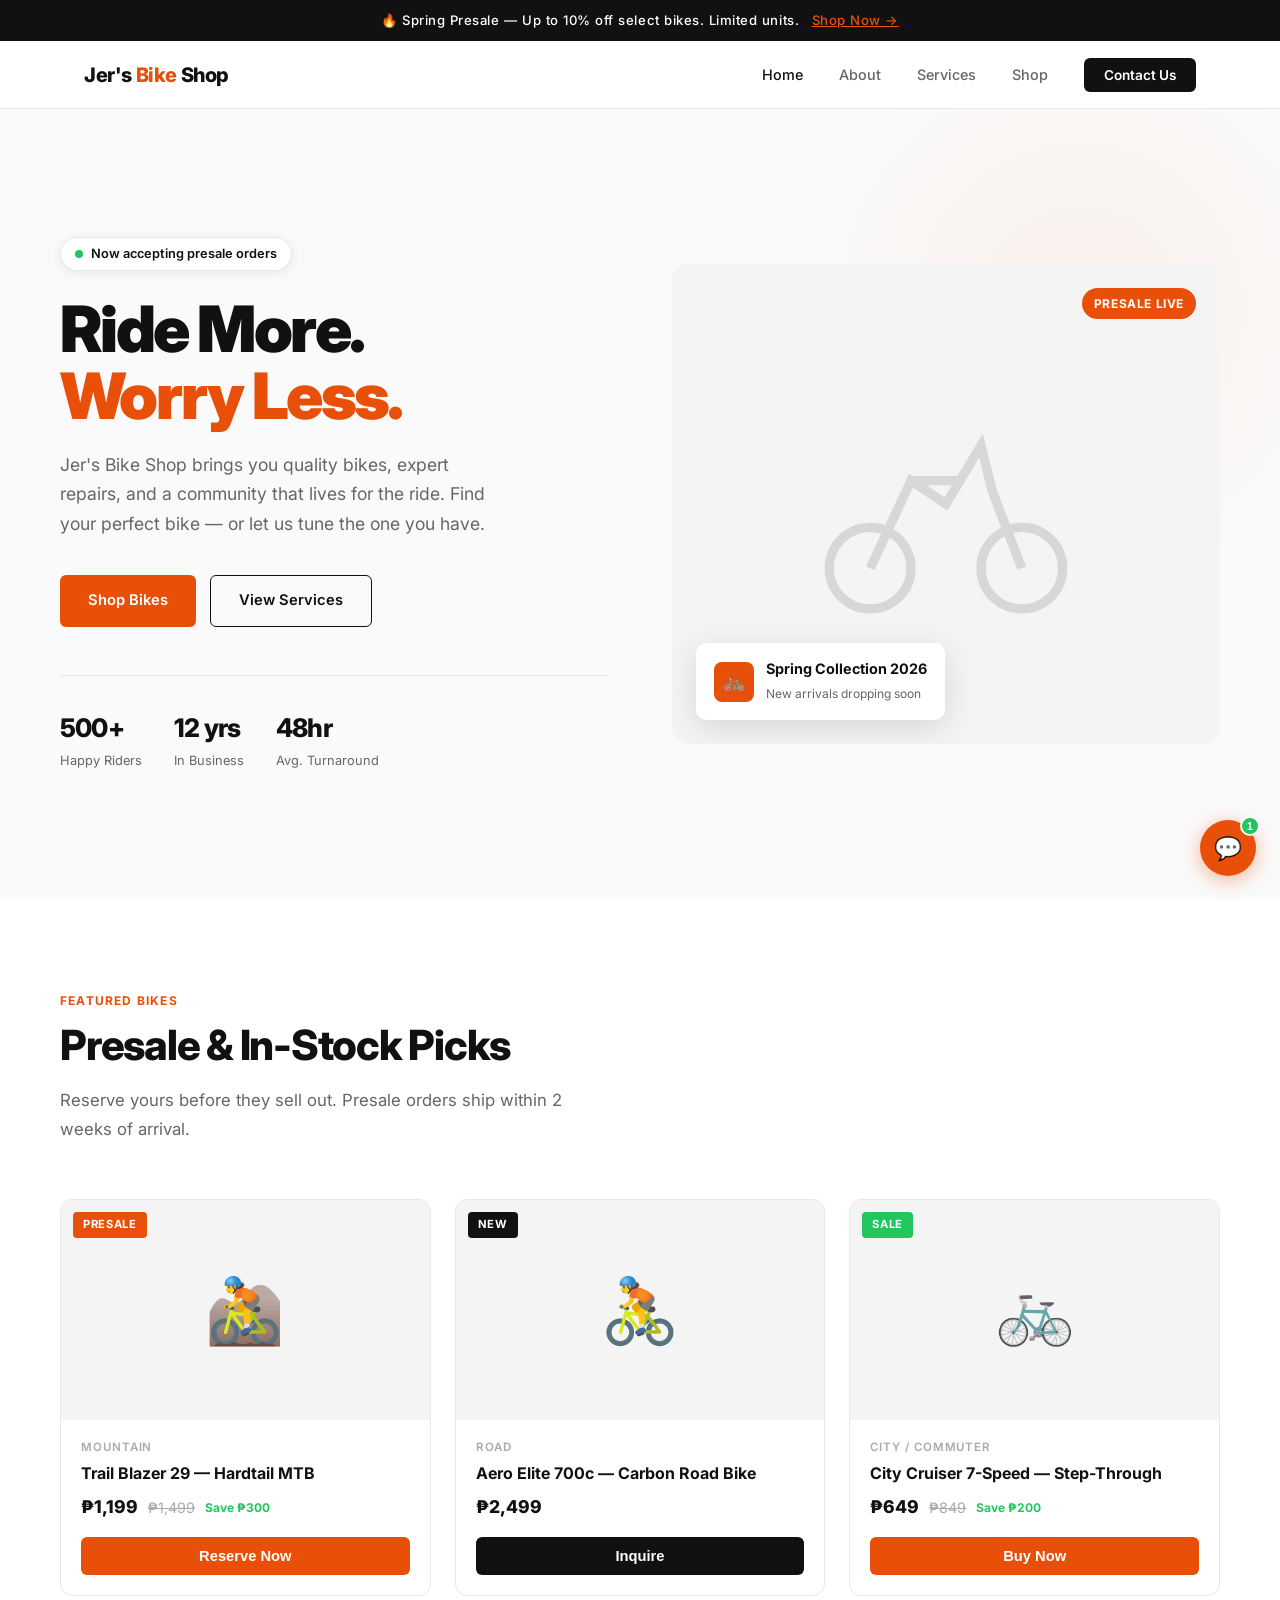
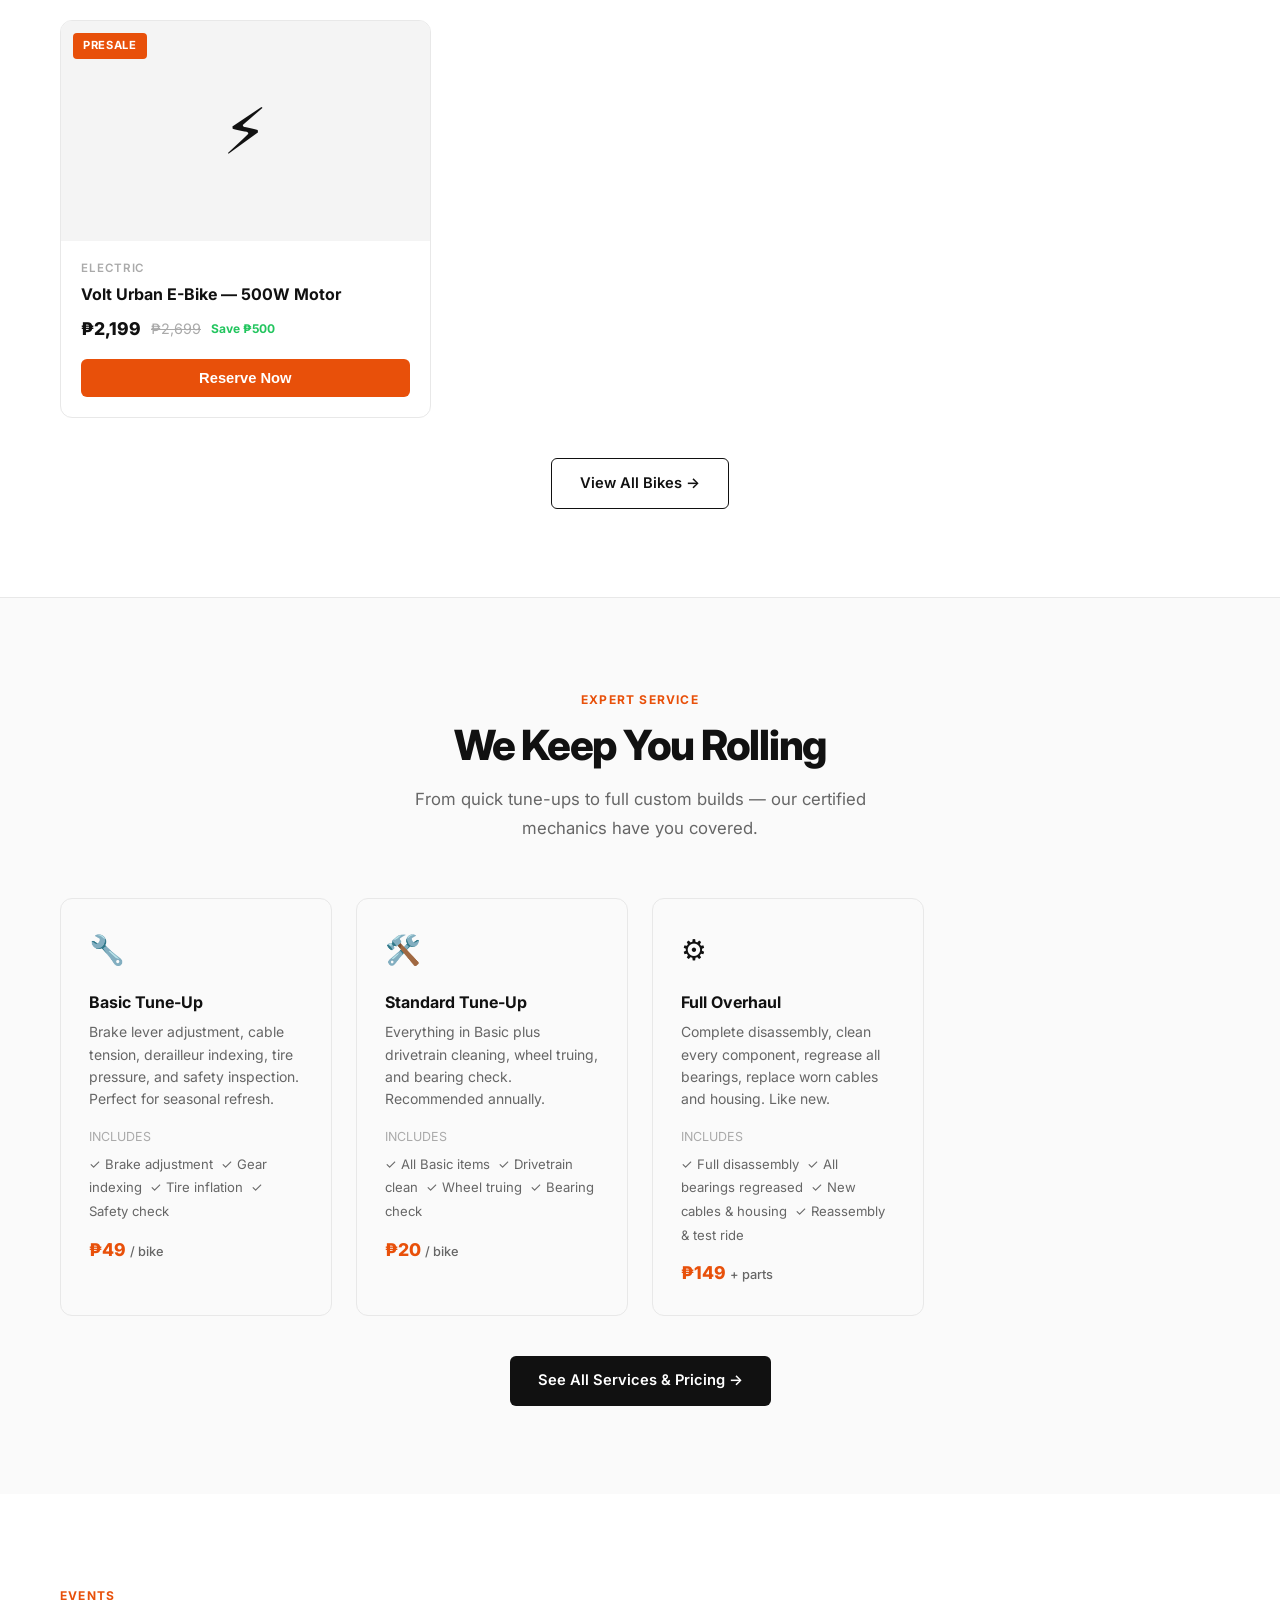
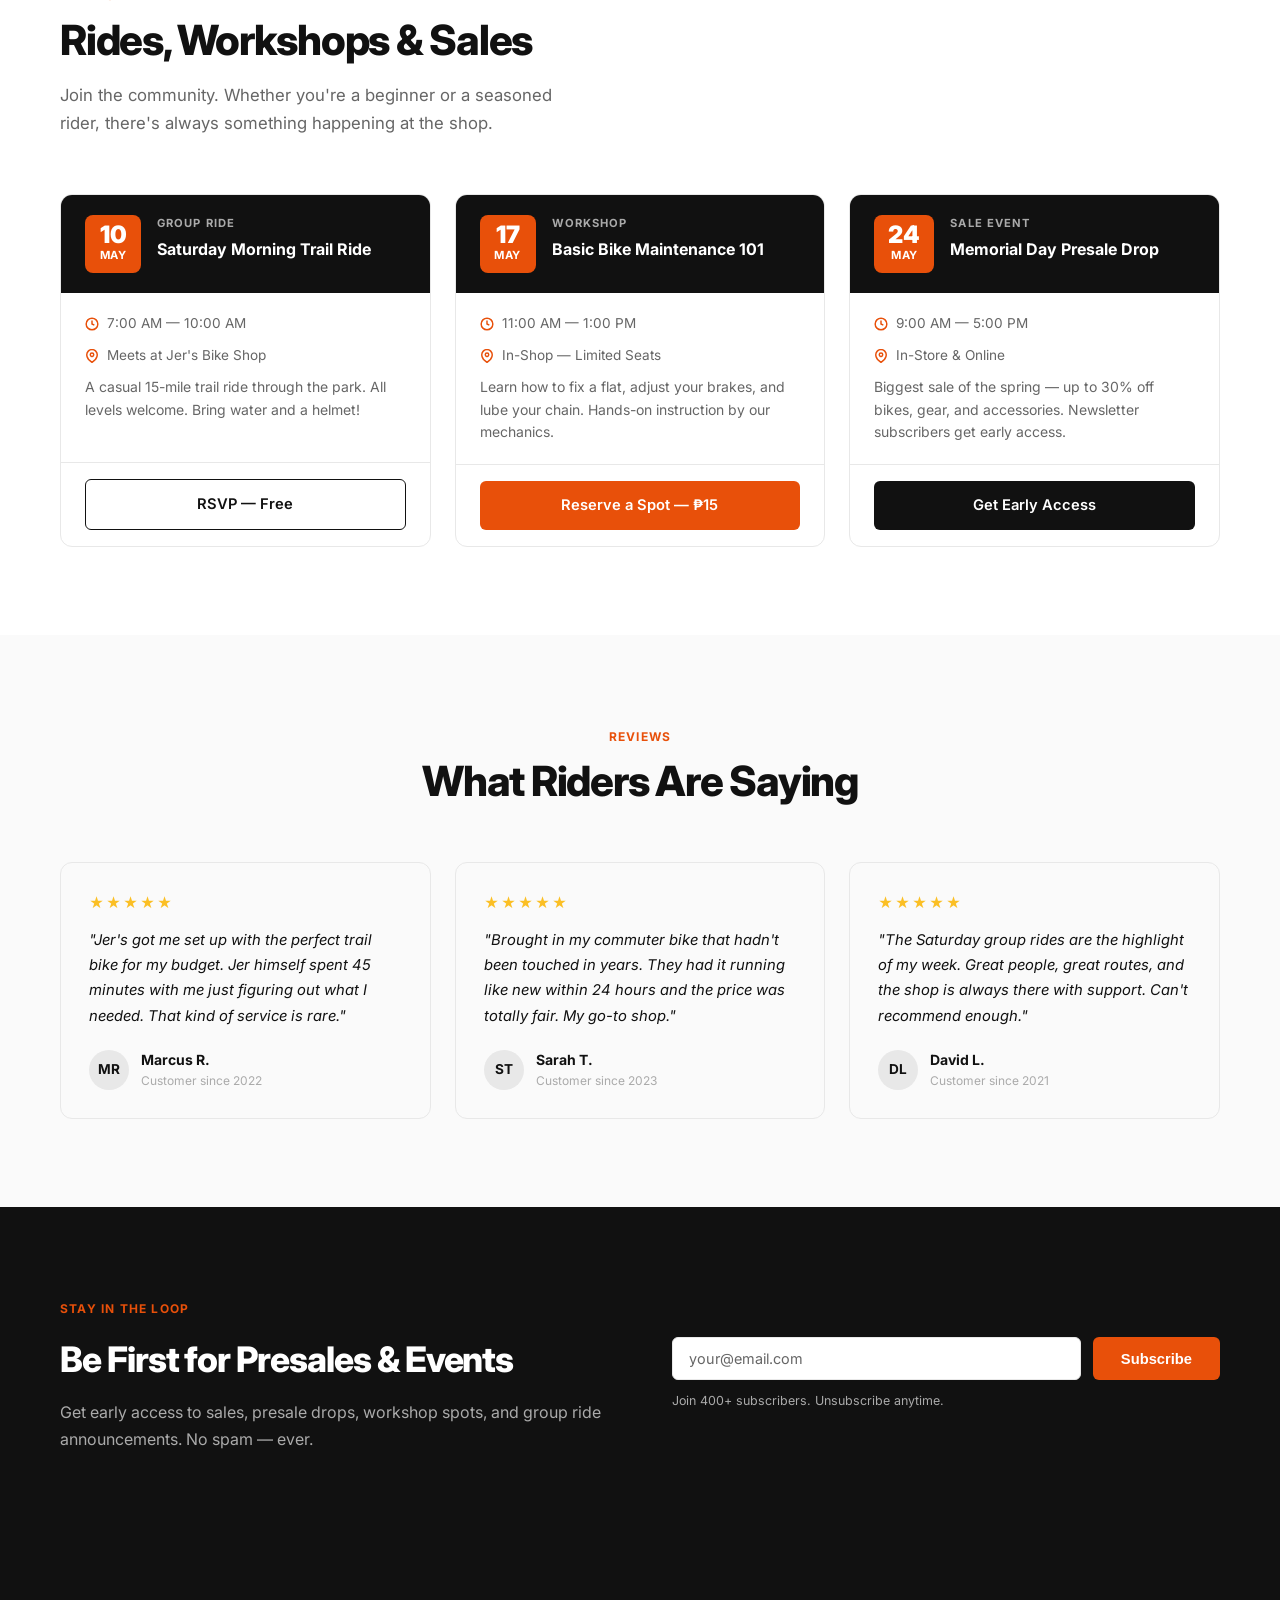
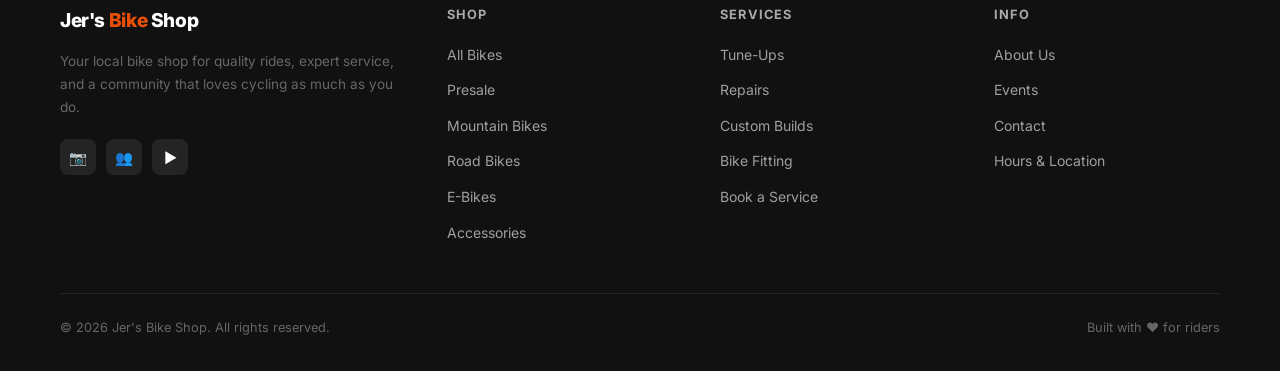
==== index.html @ 380a5f0f "Initial commit — Jer's Bike Shop website - 5-page static site (Home, About, Services, Shop, Contact)" ====
<!DOCTYPE html>
<html lang="en">
<head>
  <meta charset="UTF-8" />
  <meta name="viewport" content="width=device-width, initial-scale=1.0" />
  <title>Jer's Bike Shop — Quality Bikes & Service</title>
  <meta name="description" content="Jer's Bike Shop — your local destination for quality bikes, expert service, and cycling community events." />
  <link rel="preconnect" href="https://fonts.googleapis.com" />
  <link href="https://fonts.googleapis.com/css2?family=Inter:wght@400;500;600;700;800;900&display=swap" rel="stylesheet" />
  <link rel="stylesheet" href="style.css" />
  <script src="https://identity.netlify.com/v1/netlify-identity-widget.js"></script>
</head>
<body>

<!-- Announcement Bar -->
<div class="announcement-bar">
  🔥 Spring Presale — Up to 10% off select bikes. Limited units. <a href="shop.html">Shop Now →</a>
</div>

<!-- Nav -->
<nav>
  <div class="nav-inner">
    <a href="index.html" class="nav-logo">Jer's <span>Bike</span> Shop</a>
    <ul class="nav-links">
      <li><a href="index.html" class="active">Home</a></li>
      <li><a href="about.html">About</a></li>
      <li><a href="services.html">Services</a></li>
      <li><a href="shop.html">Shop</a></li>
      <li><a href="contact.html" class="nav-cta">Contact Us</a></li>
    </ul>
    <div class="hamburger" onclick="toggleMenu()">
      <span></span><span></span><span></span>
    </div>
  </div>
</nav>
<div class="mobile-menu" id="mobileMenu">
  <a href="index.html">Home</a>
  <a href="about.html">About</a>
  <a href="services.html">Services</a>
  <a href="shop.html">Shop</a>
  <a href="contact.html">Contact Us</a>
</div>

<!-- Hero -->
<section class="hero">
  <div class="hero-inner">
    <div class="hero-content">
      <div class="hero-badge">
        <span class="dot"></span> Now accepting presale orders
      </div>
      <h1>Ride More.<br><em>Worry Less.</em></h1>
      <p>Jer's Bike Shop brings you quality bikes, expert repairs, and a community that lives for the ride. Find your perfect bike — or let us tune the one you have.</p>
      <div class="hero-actions">
        <a href="shop.html" class="btn btn-primary">Shop Bikes</a>
        <a href="services.html" class="btn btn-outline">View Services</a>
      </div>
      <div class="hero-stats">
        <div>
          <div class="hero-stat-num">500+</div>
          <div class="hero-stat-label">Happy Riders</div>
        </div>
        <div>
          <div class="hero-stat-num">12 yrs</div>
          <div class="hero-stat-label">In Business</div>
        </div>
        <div>
          <div class="hero-stat-num">48hr</div>
          <div class="hero-stat-label">Avg. Turnaround</div>
        </div>
      </div>
    </div>
    <div class="hero-visual">
      <svg width="280" height="280" viewBox="0 0 24 24" fill="none" stroke="currentColor" stroke-width="0.8">
        <circle cx="5.5" cy="17.5" r="3.5"/><circle cx="18.5" cy="17.5" r="3.5"/>
        <path d="M5.5 17.5L9 10l3 2 3-5 1 4 2.5 6.5"/><path d="M9 10h4"/>
      </svg>
      <div class="presale-tag">PRESALE LIVE</div>
      <div class="hero-visual-badge">
        <div class="icon">🚲</div>
        <div>
          <strong>Spring Collection 2026</strong>
          <span>New arrivals dropping soon</span>
        </div>
      </div>
    </div>
  </div>
</section>

<!-- Featured Products -->
<section class="section" style="background: var(--white);">
  <div class="container">
    <div class="section-header">
      <div class="section-label">Featured Bikes</div>
      <h2 class="section-title">Presale & In-Stock Picks</h2>
      <p class="section-sub">Reserve yours before they sell out. Presale orders ship within 2 weeks of arrival.</p>
    </div>
    <div class="products-grid" id="featured-products"></div>
    <div style="text-align:center; margin-top: 40px;">
      <a href="shop.html" class="btn btn-outline">View All Bikes →</a>
    </div>
  </div>
</section>

<hr class="divider" />

<!-- Services Teaser -->
<section class="section" style="background: var(--gray-50);">
  <div class="container">
    <div class="section-header center">
      <div class="section-label">Expert Service</div>
      <h2 class="section-title">We Keep You Rolling</h2>
      <p class="section-sub">From quick tune-ups to full custom builds — our certified mechanics have you covered.</p>
    </div>
    <div class="services-grid" id="services-teaser"></div>
    <div style="text-align:center; margin-top: 40px;">
      <a href="services.html" class="btn btn-dark">See All Services & Pricing →</a>
    </div>
  </div>
</section>

<!-- Upcoming Events -->
<section class="section">
  <div class="container">
    <div class="section-header">
      <div class="section-label">Events</div>
      <h2 class="section-title">Rides, Workshops & Sales</h2>
      <p class="section-sub">Join the community. Whether you're a beginner or a seasoned rider, there's always something happening at the shop.</p>
    </div>
    <div class="events-grid" id="homepage-events"></div>
  </div>
</section>

<!-- Testimonials -->
<section class="section" style="background: var(--gray-50);">
  <div class="container">
    <div class="section-header center">
      <div class="section-label">Reviews</div>
      <h2 class="section-title">What Riders Are Saying</h2>
    </div>
    <div class="testimonials-grid">
      <div class="testimonial-card">
        <div class="stars">★★★★★</div>
        <p class="testimonial-text">"Jer's got me set up with the perfect trail bike for my budget. Jer himself spent 45 minutes with me just figuring out what I needed. That kind of service is rare."</p>
        <div class="testimonial-author">
          <div class="author-avatar">MR</div>
          <div>
            <div class="author-name">Marcus R.</div>
            <div class="author-since">Customer since 2022</div>
          </div>
        </div>
      </div>
      <div class="testimonial-card">
        <div class="stars">★★★★★</div>
        <p class="testimonial-text">"Brought in my commuter bike that hadn't been touched in years. They had it running like new within 24 hours and the price was totally fair. My go-to shop."</p>
        <div class="testimonial-author">
          <div class="author-avatar">ST</div>
          <div>
            <div class="author-name">Sarah T.</div>
            <div class="author-since">Customer since 2023</div>
          </div>
        </div>
      </div>
      <div class="testimonial-card">
        <div class="stars">★★★★★</div>
        <p class="testimonial-text">"The Saturday group rides are the highlight of my week. Great people, great routes, and the shop is always there with support. Can't recommend enough."</p>
        <div class="testimonial-author">
          <div class="author-avatar">DL</div>
          <div>
            <div class="author-name">David L.</div>
            <div class="author-since">Customer since 2021</div>
          </div>
        </div>
      </div>
    </div>
  </div>
</section>

<!-- Newsletter -->
<section class="section newsletter" id="newsletter">
  <div class="container">
    <div class="newsletter-inner">
      <div>
        <div class="section-label" style="color: var(--accent);">Stay in the Loop</div>
        <h2>Be First for Presales & Events</h2>
        <p>Get early access to sales, presale drops, workshop spots, and group ride announcements. No spam — ever.</p>
      </div>
      <div>
        <form class="newsletter-form" onsubmit="handleNewsletter(event)">
          <input type="email" placeholder="your@email.com" required />
          <button type="submit" class="btn btn-primary">Subscribe</button>
        </form>
        <p class="newsletter-note">Join 400+ subscribers. Unsubscribe anytime.</p>
      </div>
    </div>
  </div>
</section>

<!-- Footer -->
<footer>
  <div class="footer-inner">
    <div class="footer-top">
      <div class="footer-brand">
        <a href="index.html" class="nav-logo">Jer's <span>Bike</span> Shop</a>
        <p>Your local bike shop for quality rides, expert service, and a community that loves cycling as much as you do.</p>
        <div class="social-links">
          <a href="#" class="social-link" title="Instagram">📷</a>
          <a href="#" class="social-link" title="Facebook">👥</a>
          <a href="#" class="social-link" title="YouTube">▶️</a>
        </div>
      </div>
      <div class="footer-col">
        <h4>Shop</h4>
        <ul>
          <li><a href="shop.html">All Bikes</a></li>
          <li><a href="shop.html">Presale</a></li>
          <li><a href="shop.html">Mountain Bikes</a></li>
          <li><a href="shop.html">Road Bikes</a></li>
          <li><a href="shop.html">E-Bikes</a></li>
          <li><a href="shop.html">Accessories</a></li>
        </ul>
      </div>
      <div class="footer-col">
        <h4>Services</h4>
        <ul>
          <li><a href="services.html">Tune-Ups</a></li>
          <li><a href="services.html">Repairs</a></li>
          <li><a href="services.html">Custom Builds</a></li>
          <li><a href="services.html">Bike Fitting</a></li>
          <li><a href="services.html">Book a Service</a></li>
        </ul>
      </div>
      <div class="footer-col">
        <h4>Info</h4>
        <ul>
          <li><a href="about.html">About Us</a></li>
          <li><a href="index.html#events">Events</a></li>
          <li><a href="contact.html">Contact</a></li>
          <li><a href="contact.html">Hours & Location</a></li>
        </ul>
      </div>
    </div>
    <div class="footer-bottom">
      <span>© 2026 Jer's Bike Shop. All rights reserved.</span>
      <span>Built with ❤️ for riders</span>
    </div>
  </div>
</footer>

<div class="toast" id="toast">
  <span class="toast-icon">✅</span>
  <span id="toast-msg"></span>
</div>

<script src="script.js"></script>
</body>
</html>
---- style.css ----
/* ===== RESET & BASE ===== */
*, *::before, *::after { box-sizing: border-box; margin: 0; padding: 0; }

:root {
  --black: #111111;
  --white: #FFFFFF;
  --gray-50: #FAFAFA;
  --gray-100: #F4F4F4;
  --gray-200: #E8E8E8;
  --gray-400: #AAAAAA;
  --gray-600: #666666;
  --accent: #E8500A;
  --accent-dark: #C44008;
  --radius: 6px;
  --shadow: 0 2px 12px rgba(0,0,0,0.08);
  --shadow-lg: 0 8px 32px rgba(0,0,0,0.12);
  --font: 'Inter', system-ui, -apple-system, sans-serif;
  --max-width: 1160px;
  --nav-height: 68px;
}

html { scroll-behavior: smooth; }
body { font-family: var(--font); color: var(--black); background: var(--white); line-height: 1.6; }

a { color: inherit; text-decoration: none; }
img { display: block; max-width: 100%; }
ul { list-style: none; }

/* ===== ANNOUNCEMENT BAR ===== */
.announcement-bar {
  background: var(--black);
  color: var(--white);
  text-align: center;
  padding: 10px 20px;
  font-size: 0.82rem;
  letter-spacing: 0.04em;
  font-weight: 500;
}
.announcement-bar a { color: var(--accent); text-decoration: underline; margin-left: 8px; }

/* ===== NAV ===== */
nav {
  position: sticky;
  top: 0;
  z-index: 100;
  background: rgba(255,255,255,0.96);
  backdrop-filter: blur(8px);
  border-bottom: 1px solid var(--gray-200);
  height: var(--nav-height);
}
.nav-inner {
  max-width: var(--max-width);
  margin: 0 auto;
  padding: 0 24px;
  height: 100%;
  display: flex;
  align-items: center;
  justify-content: space-between;
}
.nav-logo {
  font-size: 1.25rem;
  font-weight: 800;
  letter-spacing: -0.02em;
}
.nav-logo span { color: var(--accent); }
.nav-links {
  display: flex;
  gap: 36px;
  font-size: 0.9rem;
  font-weight: 500;
}
.nav-links a { color: var(--gray-600); transition: color 0.2s; }
.nav-links a:hover, .nav-links a.active { color: var(--black); }
.nav-cta {
  background: var(--black);
  color: var(--white) !important;
  padding: 9px 20px;
  border-radius: var(--radius);
  font-size: 0.85rem !important;
  font-weight: 600 !important;
  transition: background 0.2s !important;
}
.nav-cta:hover { background: var(--accent) !important; color: var(--white) !important; }

.hamburger {
  display: none;
  flex-direction: column;
  gap: 5px;
  cursor: pointer;
  padding: 4px;
}
.hamburger span {
  display: block;
  width: 24px;
  height: 2px;
  background: var(--black);
  border-radius: 2px;
  transition: all 0.3s;
}
.mobile-menu {
  display: none;
  position: fixed;
  top: var(--nav-height);
  left: 0; right: 0;
  background: var(--white);
  border-bottom: 1px solid var(--gray-200);
  padding: 20px 24px;
  z-index: 99;
  flex-direction: column;
  gap: 20px;
}
.mobile-menu.open { display: flex; }
.mobile-menu a { font-size: 1rem; font-weight: 500; color: var(--black); }

/* ===== BUTTONS ===== */
.btn {
  display: inline-flex;
  align-items: center;
  gap: 8px;
  padding: 13px 28px;
  border-radius: var(--radius);
  font-weight: 600;
  font-size: 0.92rem;
  cursor: pointer;
  border: none;
  transition: all 0.2s;
  text-align: center;
}
.btn-primary { background: var(--accent); color: var(--white); }
.btn-primary:hover { background: var(--accent-dark); transform: translateY(-1px); }
.btn-dark { background: var(--black); color: var(--white); }
.btn-dark:hover { background: #333; transform: translateY(-1px); }
.btn-outline { background: transparent; color: var(--black); border: 1.5px solid var(--black); }
.btn-outline:hover { background: var(--black); color: var(--white); }
.btn-outline-white { background: transparent; color: var(--white); border: 1.5px solid rgba(255,255,255,0.6); }
.btn-outline-white:hover { background: rgba(255,255,255,0.15); }

/* ===== SECTION LAYOUT ===== */
.section { padding: 88px 24px; }
.section-sm { padding: 56px 24px; }
.container { max-width: var(--max-width); margin: 0 auto; }

.section-label {
  display: inline-block;
  font-size: 0.75rem;
  font-weight: 700;
  letter-spacing: 0.1em;
  text-transform: uppercase;
  color: var(--accent);
  margin-bottom: 12px;
}
.section-title {
  font-size: clamp(1.8rem, 4vw, 2.6rem);
  font-weight: 800;
  letter-spacing: -0.03em;
  line-height: 1.15;
  margin-bottom: 16px;
}
.section-sub {
  font-size: 1.05rem;
  color: var(--gray-600);
  max-width: 520px;
  line-height: 1.7;
}
.section-header { margin-bottom: 56px; }
.section-header.center { text-align: center; }
.section-header.center .section-sub { margin: 0 auto; }

/* ===== HERO ===== */
.hero {
  min-height: calc(100vh - var(--nav-height) - 42px);
  background: var(--gray-50);
  display: flex;
  align-items: center;
  padding: 80px 24px;
  position: relative;
  overflow: hidden;
}
.hero::before {
  content: '';
  position: absolute;
  right: -100px;
  top: -100px;
  width: 600px;
  height: 600px;
  background: radial-gradient(circle, rgba(232,80,10,0.06) 0%, transparent 70%);
  pointer-events: none;
}
.hero-inner {
  max-width: var(--max-width);
  margin: 0 auto;
  display: grid;
  grid-template-columns: 1fr 1fr;
  gap: 64px;
  align-items: center;
  width: 100%;
}
.hero-badge {
  display: inline-flex;
  align-items: center;
  gap: 8px;
  background: var(--white);
  border: 1px solid var(--gray-200);
  border-radius: 20px;
  padding: 6px 14px;
  font-size: 0.8rem;
  font-weight: 600;
  margin-bottom: 24px;
  box-shadow: var(--shadow);
}
.hero-badge .dot { width: 8px; height: 8px; background: #22C55E; border-radius: 50%; }
.hero h1 {
  font-size: clamp(2.4rem, 5.5vw, 4rem);
  font-weight: 900;
  letter-spacing: -0.04em;
  line-height: 1.05;
  margin-bottom: 20px;
}
.hero h1 em { font-style: normal; color: var(--accent); }
.hero p {
  font-size: 1.1rem;
  color: var(--gray-600);
  margin-bottom: 36px;
  line-height: 1.7;
  max-width: 440px;
}
.hero-actions { display: flex; gap: 14px; flex-wrap: wrap; }
.hero-stats {
  display: flex;
  gap: 32px;
  margin-top: 48px;
  padding-top: 32px;
  border-top: 1px solid var(--gray-200);
}
.hero-stat-num {
  font-size: 1.6rem;
  font-weight: 800;
  letter-spacing: -0.03em;
}
.hero-stat-label { font-size: 0.8rem; color: var(--gray-600); margin-top: 2px; }

.hero-visual {
  position: relative;
  height: 480px;
  background: var(--gray-100);
  border-radius: 16px;
  overflow: hidden;
  display: flex;
  align-items: center;
  justify-content: center;
}
.hero-visual svg { opacity: 0.12; }
.hero-visual-badge {
  position: absolute;
  bottom: 24px;
  left: 24px;
  background: var(--white);
  border-radius: 10px;
  padding: 14px 18px;
  box-shadow: var(--shadow-lg);
  display: flex;
  align-items: center;
  gap: 12px;
}
.hero-visual-badge .icon {
  width: 40px; height: 40px;
  background: var(--accent);
  border-radius: 8px;
  display: flex;
  align-items: center;
  justify-content: center;
  color: white;
  font-size: 1.2rem;
}
.hero-visual-badge strong { display: block; font-size: 0.9rem; }
.hero-visual-badge span { font-size: 0.75rem; color: var(--gray-600); }
.presale-tag {
  position: absolute;
  top: 24px;
  right: 24px;
  background: var(--accent);
  color: white;
  font-size: 0.75rem;
  font-weight: 700;
  padding: 6px 12px;
  border-radius: 20px;
  letter-spacing: 0.05em;
}

/* ===== PRODUCT CARDS ===== */
.products-grid {
  display: grid;
  grid-template-columns: repeat(auto-fill, minmax(280px, 1fr));
  gap: 24px;
}
.product-card {
  background: var(--white);
  border: 1px solid var(--gray-200);
  border-radius: 12px;
  overflow: hidden;
  transition: box-shadow 0.2s, transform 0.2s;
}
.product-card:hover { box-shadow: var(--shadow-lg); transform: translateY(-3px); }
.product-img {
  height: 220px;
  background: var(--gray-100);
  display: flex;
  align-items: center;
  justify-content: center;
  position: relative;
  font-size: 4rem;
}
.product-badges {
  position: absolute;
  top: 12px;
  left: 12px;
  display: flex;
  flex-direction: column;
  gap: 6px;
}
.badge {
  font-size: 0.7rem;
  font-weight: 700;
  padding: 4px 10px;
  border-radius: 4px;
  letter-spacing: 0.06em;
  text-transform: uppercase;
}
.badge-presale { background: var(--accent); color: white; }
.badge-new { background: var(--black); color: white; }
.badge-sale { background: #22C55E; color: white; }
.badge-sold-out { background: var(--gray-400); color: white; }

.product-info { padding: 18px 20px 20px; }
.product-category { font-size: 0.72rem; color: var(--gray-400); font-weight: 600; text-transform: uppercase; letter-spacing: 0.08em; margin-bottom: 6px; }
.product-name { font-size: 1rem; font-weight: 700; margin-bottom: 10px; line-height: 1.3; }
.product-price {
  display: flex;
  align-items: center;
  gap: 10px;
  margin-bottom: 16px;
}
.price-current { font-size: 1.1rem; font-weight: 800; }
.price-original { font-size: 0.9rem; color: var(--gray-400); text-decoration: line-through; }
.price-save { font-size: 0.75rem; color: #22C55E; font-weight: 700; }
.product-card .btn { width: 100%; justify-content: center; padding: 11px; }

/* ===== SERVICES ===== */
.services-grid {
  display: grid;
  grid-template-columns: repeat(auto-fill, minmax(260px, 1fr));
  gap: 24px;
}
.service-card {
  background: var(--gray-50);
  border: 1px solid var(--gray-200);
  border-radius: 12px;
  padding: 28px;
  transition: all 0.2s;
}
.service-card:hover { border-color: var(--accent); background: white; box-shadow: var(--shadow); }
.service-icon {
  font-size: 1.8rem;
  margin-bottom: 16px;
}
.service-name { font-size: 1rem; font-weight: 700; margin-bottom: 6px; }
.service-desc { font-size: 0.875rem; color: var(--gray-600); line-height: 1.6; margin-bottom: 16px; }
.service-price { font-size: 1.1rem; font-weight: 800; color: var(--accent); }
.service-price span { font-size: 0.8rem; font-weight: 500; color: var(--gray-600); }

/* ===== EVENTS ===== */
.events-grid {
  display: grid;
  grid-template-columns: repeat(auto-fill, minmax(300px, 1fr));
  gap: 24px;
}
.event-card {
  background: var(--white);
  border: 1px solid var(--gray-200);
  border-radius: 12px;
  overflow: hidden;
  display: flex;
  flex-direction: column;
}
.event-header {
  background: var(--black);
  color: var(--white);
  padding: 20px 24px;
  display: flex;
  align-items: flex-start;
  gap: 16px;
}
.event-date {
  background: var(--accent);
  border-radius: 8px;
  padding: 8px 14px;
  text-align: center;
  min-width: 56px;
  flex-shrink: 0;
}
.event-date .day { font-size: 1.5rem; font-weight: 900; line-height: 1; }
.event-date .month { font-size: 0.7rem; font-weight: 700; text-transform: uppercase; letter-spacing: 0.05em; }
.event-meta { flex: 1; }
.event-type {
  font-size: 0.7rem;
  font-weight: 700;
  letter-spacing: 0.1em;
  text-transform: uppercase;
  color: var(--gray-400);
  margin-bottom: 6px;
}
.event-name { font-size: 1rem; font-weight: 700; line-height: 1.3; }
.event-body { padding: 20px 24px; flex: 1; display: flex; flex-direction: column; gap: 10px; }
.event-detail { display: flex; align-items: center; gap: 8px; font-size: 0.85rem; color: var(--gray-600); }
.event-detail svg { flex-shrink: 0; color: var(--accent); }
.event-desc { font-size: 0.875rem; color: var(--gray-600); line-height: 1.6; }
.event-footer { padding: 16px 24px; border-top: 1px solid var(--gray-200); }
.event-footer .btn { width: 100%; justify-content: center; }

/* ===== NEWSLETTER ===== */
.newsletter {
  background: var(--black);
  color: var(--white);
}
.newsletter-inner {
  display: grid;
  grid-template-columns: 1fr 1fr;
  gap: 64px;
  align-items: center;
}
.newsletter h2 {
  font-size: clamp(1.6rem, 3vw, 2.2rem);
  font-weight: 800;
  letter-spacing: -0.03em;
  margin-bottom: 12px;
}
.newsletter p { color: var(--gray-400); line-height: 1.7; }
.newsletter-form { display: flex; gap: 12px; }
.newsletter-form input {
  flex: 1;
  padding: 13px 18px;
  border-radius: var(--radius);
  border: 1.5px solid rgba(255,255,255,0.15);
  background: rgba(255,255,255,0.06);
  color: var(--white);
  font-size: 0.9rem;
  outline: none;
  transition: border-color 0.2s;
}
.newsletter-form input::placeholder { color: var(--gray-600); }
.newsletter-form input:focus { border-color: var(--accent); }
.newsletter-note { font-size: 0.78rem; color: var(--gray-600); margin-top: 10px; }

/* ===== TESTIMONIALS ===== */
.testimonials-grid {
  display: grid;
  grid-template-columns: repeat(auto-fill, minmax(280px, 1fr));
  gap: 24px;
}
.testimonial-card {
  background: var(--gray-50);
  border: 1px solid var(--gray-200);
  border-radius: 12px;
  padding: 28px;
}
.stars { color: #FBBF24; font-size: 0.9rem; margin-bottom: 14px; letter-spacing: 2px; }
.testimonial-text { font-size: 0.925rem; line-height: 1.7; color: var(--black); margin-bottom: 20px; font-style: italic; }
.testimonial-author { display: flex; align-items: center; gap: 12px; }
.author-avatar {
  width: 40px; height: 40px;
  border-radius: 50%;
  background: var(--gray-200);
  display: flex;
  align-items: center;
  justify-content: center;
  font-weight: 700;
  font-size: 0.85rem;
  color: var(--black);
}
.author-name { font-weight: 700; font-size: 0.875rem; }
.author-since { font-size: 0.75rem; color: var(--gray-400); }

/* ===== CONTACT ===== */
.contact-grid {
  display: grid;
  grid-template-columns: 1fr 1.2fr;
  gap: 64px;
  align-items: start;
}
.contact-info h2 {
  font-size: clamp(1.6rem, 3vw, 2.2rem);
  font-weight: 800;
  letter-spacing: -0.03em;
  margin-bottom: 16px;
}
.contact-info p { color: var(--gray-600); line-height: 1.7; margin-bottom: 36px; }
.contact-details { display: flex; flex-direction: column; gap: 20px; }
.contact-item { display: flex; gap: 14px; align-items: flex-start; }
.contact-item-icon {
  width: 40px; height: 40px;
  background: var(--gray-100);
  border-radius: 8px;
  display: flex;
  align-items: center;
  justify-content: center;
  font-size: 1rem;
  flex-shrink: 0;
}
.contact-item-label { font-size: 0.75rem; color: var(--gray-400); font-weight: 600; text-transform: uppercase; letter-spacing: 0.06em; margin-bottom: 3px; }
.contact-item-value { font-size: 0.9rem; font-weight: 600; }
.hours-grid { display: grid; grid-template-columns: 1fr 1fr; gap: 4px 16px; margin-top: 6px; }
.hours-row { font-size: 0.82rem; color: var(--gray-600); }
.hours-row strong { color: var(--black); }

.contact-form { background: var(--gray-50); border: 1px solid var(--gray-200); border-radius: 16px; padding: 36px; }
.form-group { margin-bottom: 20px; }
.form-row { display: grid; grid-template-columns: 1fr 1fr; gap: 16px; }
label { display: block; font-size: 0.8rem; font-weight: 600; margin-bottom: 7px; color: var(--black); }
input[type="text"], input[type="email"], input[type="tel"], select, textarea {
  width: 100%;
  padding: 12px 16px;
  border: 1.5px solid var(--gray-200);
  border-radius: var(--radius);
  font-family: var(--font);
  font-size: 0.9rem;
  background: var(--white);
  color: var(--black);
  outline: none;
  transition: border-color 0.2s;
}
input:focus, select:focus, textarea:focus { border-color: var(--accent); }
textarea { resize: vertical; min-height: 120px; }
select { appearance: none; cursor: pointer; }
.form-submit .btn { width: 100%; justify-content: center; }

/* ===== MAP PLACEHOLDER ===== */
.map-placeholder {
  height: 260px;
  background: var(--gray-100);
  border-radius: 12px;
  display: flex;
  flex-direction: column;
  align-items: center;
  justify-content: center;
  gap: 10px;
  margin-top: 32px;
  color: var(--gray-400);
  font-size: 0.875rem;
  border: 1px solid var(--gray-200);
}
.map-placeholder .map-icon { font-size: 2rem; }

/* ===== ABOUT ===== */
.about-grid {
  display: grid;
  grid-template-columns: 1fr 1fr;
  gap: 72px;
  align-items: center;
}
.about-img {
  height: 480px;
  background: var(--gray-100);
  border-radius: 16px;
  display: flex;
  align-items: center;
  justify-content: center;
  font-size: 5rem;
  position: relative;
}
.about-img .about-badge {
  position: absolute;
  bottom: 24px;
  right: -20px;
  background: var(--white);
  border-radius: 12px;
  padding: 16px 20px;
  box-shadow: var(--shadow-lg);
  text-align: center;
}
.about-badge-num { font-size: 1.8rem; font-weight: 900; letter-spacing: -0.03em; }
.about-badge-label { font-size: 0.75rem; color: var(--gray-600); }
.about-text { }
.about-text .section-sub { margin-bottom: 24px; }
.about-values { display: grid; grid-template-columns: 1fr 1fr; gap: 20px; margin-top: 32px; }
.value-item { display: flex; gap: 12px; align-items: flex-start; }
.value-icon { font-size: 1.3rem; flex-shrink: 0; margin-top: 2px; }
.value-name { font-weight: 700; font-size: 0.9rem; margin-bottom: 2px; }
.value-desc { font-size: 0.8rem; color: var(--gray-600); line-height: 1.5; }

/* ===== PAGE HERO ===== */
.page-hero {
  background: var(--gray-50);
  border-bottom: 1px solid var(--gray-200);
  padding: 60px 24px;
}
.page-hero-inner { max-width: var(--max-width); margin: 0 auto; }
.page-hero h1 {
  font-size: clamp(2rem, 4vw, 3rem);
  font-weight: 900;
  letter-spacing: -0.04em;
  margin-bottom: 10px;
}
.page-hero p { color: var(--gray-600); font-size: 1.05rem; }

/* ===== SHOP FILTER ===== */
.shop-controls {
  display: flex;
  gap: 12px;
  flex-wrap: wrap;
  margin-bottom: 36px;
  align-items: center;
}
.filter-btn {
  padding: 8px 18px;
  border-radius: 20px;
  border: 1.5px solid var(--gray-200);
  background: transparent;
  font-size: 0.85rem;
  font-weight: 500;
  cursor: pointer;
  transition: all 0.2s;
  font-family: var(--font);
  color: var(--gray-600);
}
.filter-btn:hover, .filter-btn.active { border-color: var(--black); background: var(--black); color: var(--white); }
.shop-sort { margin-left: auto; }
.shop-sort select { width: auto; padding: 8px 14px; font-size: 0.85rem; }

/* ===== FOOTER ===== */
footer {
  background: var(--black);
  color: var(--white);
  padding: 64px 24px 32px;
}
.footer-inner {
  max-width: var(--max-width);
  margin: 0 auto;
}
.footer-top {
  display: grid;
  grid-template-columns: 1.5fr 1fr 1fr 1fr;
  gap: 48px;
  margin-bottom: 48px;
}
.footer-brand .nav-logo { font-size: 1.2rem; margin-bottom: 14px; display: block; }
.footer-brand p { font-size: 0.85rem; color: var(--gray-600); line-height: 1.7; margin-bottom: 20px; }
.social-links { display: flex; gap: 10px; }
.social-link {
  width: 36px; height: 36px;
  border-radius: 8px;
  background: rgba(255,255,255,0.08);
  display: flex;
  align-items: center;
  justify-content: center;
  font-size: 0.9rem;
  transition: background 0.2s;
}
.social-link:hover { background: var(--accent); }
.footer-col h4 { font-size: 0.8rem; font-weight: 700; text-transform: uppercase; letter-spacing: 0.08em; color: var(--gray-400); margin-bottom: 16px; }
.footer-col ul { display: flex; flex-direction: column; gap: 10px; }
.footer-col li a { font-size: 0.875rem; color: rgba(255,255,255,0.6); transition: color 0.2s; }
.footer-col li a:hover { color: var(--white); }
.footer-bottom {
  border-top: 1px solid rgba(255,255,255,0.08);
  padding-top: 24px;
  display: flex;
  justify-content: space-between;
  align-items: center;
  font-size: 0.8rem;
  color: var(--gray-600);
}
.footer-bottom a { color: var(--gray-400); }
.footer-bottom a:hover { color: var(--white); }

/* ===== TOAST ===== */
.toast {
  position: fixed;
  bottom: 24px;
  right: 24px;
  background: var(--black);
  color: var(--white);
  padding: 14px 22px;
  border-radius: 10px;
  font-size: 0.875rem;
  font-weight: 500;
  box-shadow: var(--shadow-lg);
  z-index: 999;
  display: flex;
  align-items: center;
  gap: 10px;
  transform: translateY(100px);
  opacity: 0;
  transition: all 0.3s;
}
.toast.show { transform: translateY(0); opacity: 1; }
.toast-icon { font-size: 1rem; }

/* ===== DIVIDER ===== */
.divider { border: none; border-top: 1px solid var(--gray-200); margin: 0; }

/* ===== RESPONSIVE ===== */
@media (max-width: 900px) {
  .hero-inner { grid-template-columns: 1fr; }
  .hero-visual { height: 320px; }
  .newsletter-inner { grid-template-columns: 1fr; gap: 32px; }
  .newsletter-form { flex-direction: column; }
  .about-grid { grid-template-columns: 1fr; }
  .about-img .about-badge { right: 24px; }
  .contact-grid { grid-template-columns: 1fr; gap: 40px; }
  .footer-top { grid-template-columns: 1fr 1fr; gap: 32px; }
  .footer-brand { grid-column: 1 / -1; }
  .hero-stats { gap: 24px; }
}
@media (max-width: 640px) {
  .nav-links { display: none; }
  .hamburger { display: flex; }
  .section { padding: 60px 20px; }
  .hero { padding: 48px 20px; min-height: auto; }
  .hero-actions { flex-direction: column; }
  .hero-actions .btn { width: 100%; justify-content: center; }
  .footer-top { grid-template-columns: 1fr; }
  .footer-bottom { flex-direction: column; gap: 10px; text-align: center; }
  .form-row { grid-template-columns: 1fr; }
  .about-values { grid-template-columns: 1fr; }
  .hero-stats { flex-wrap: wrap; gap: 20px; }
}
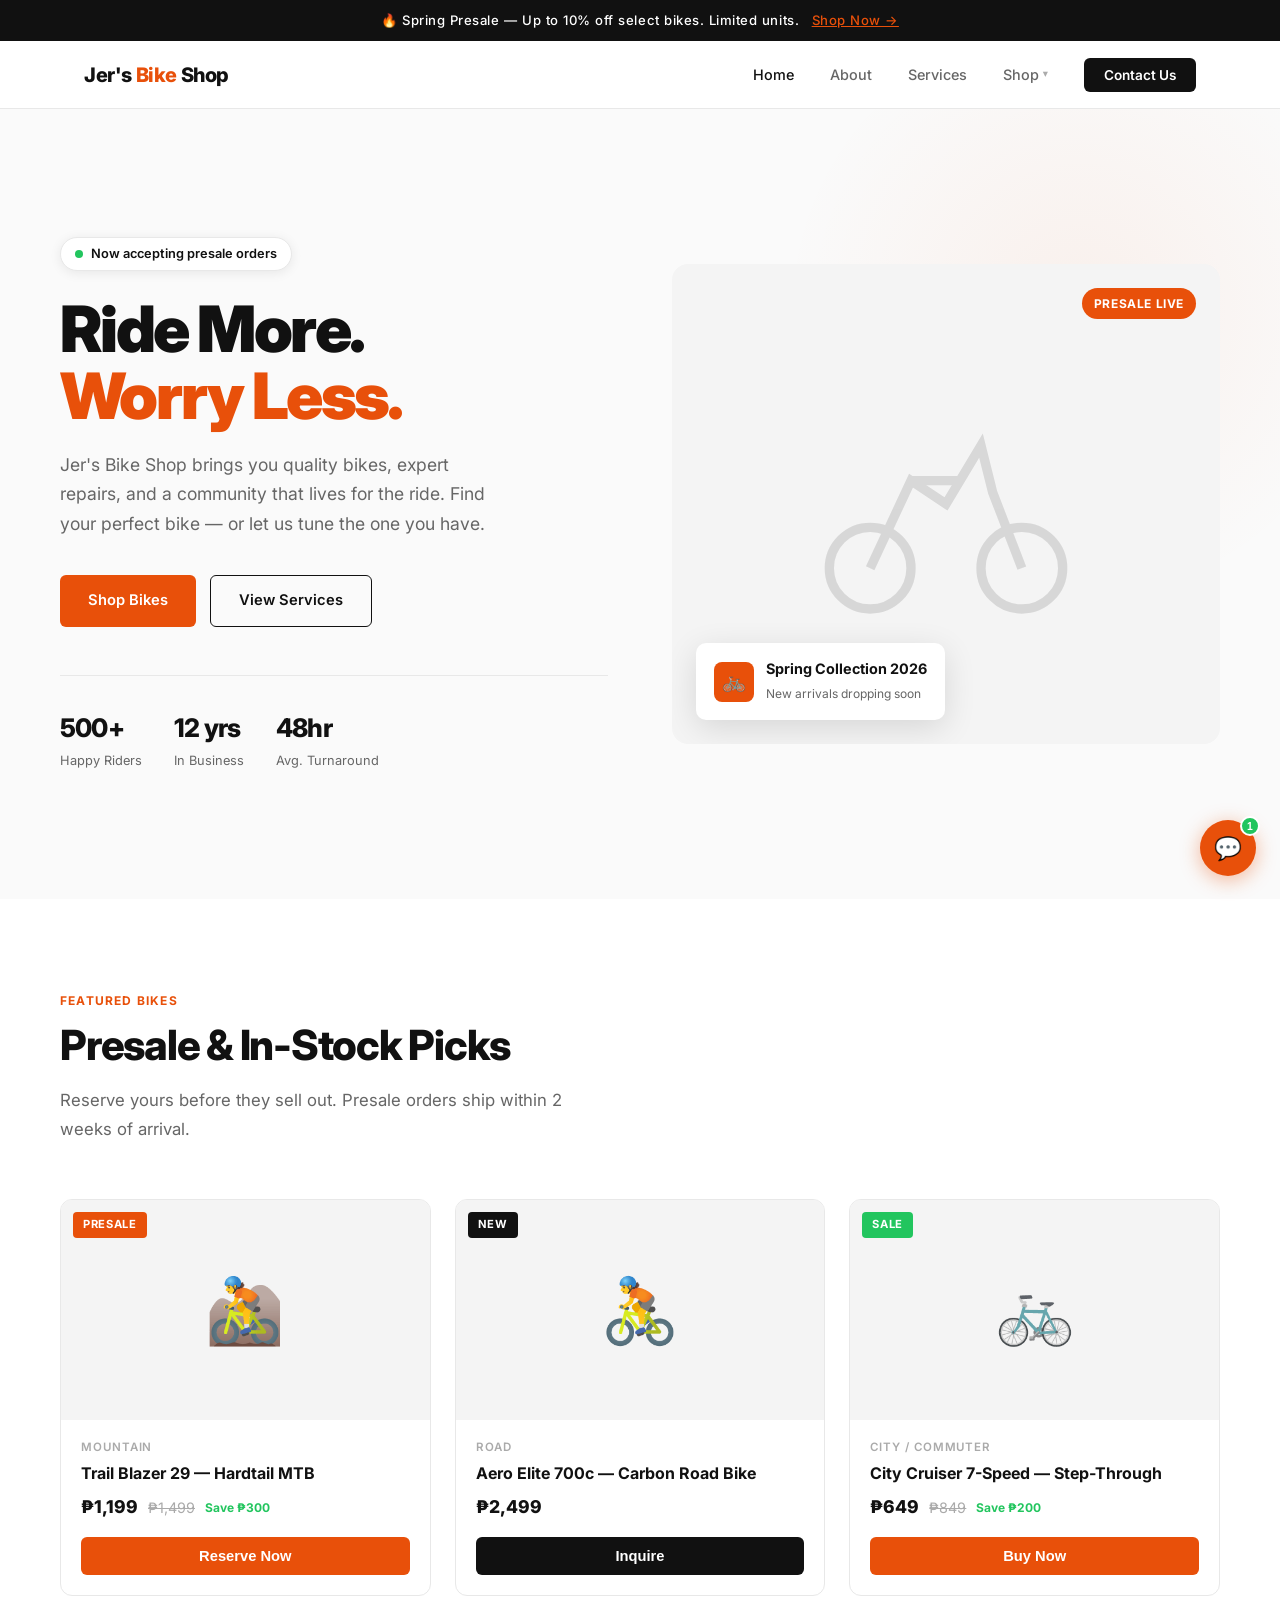
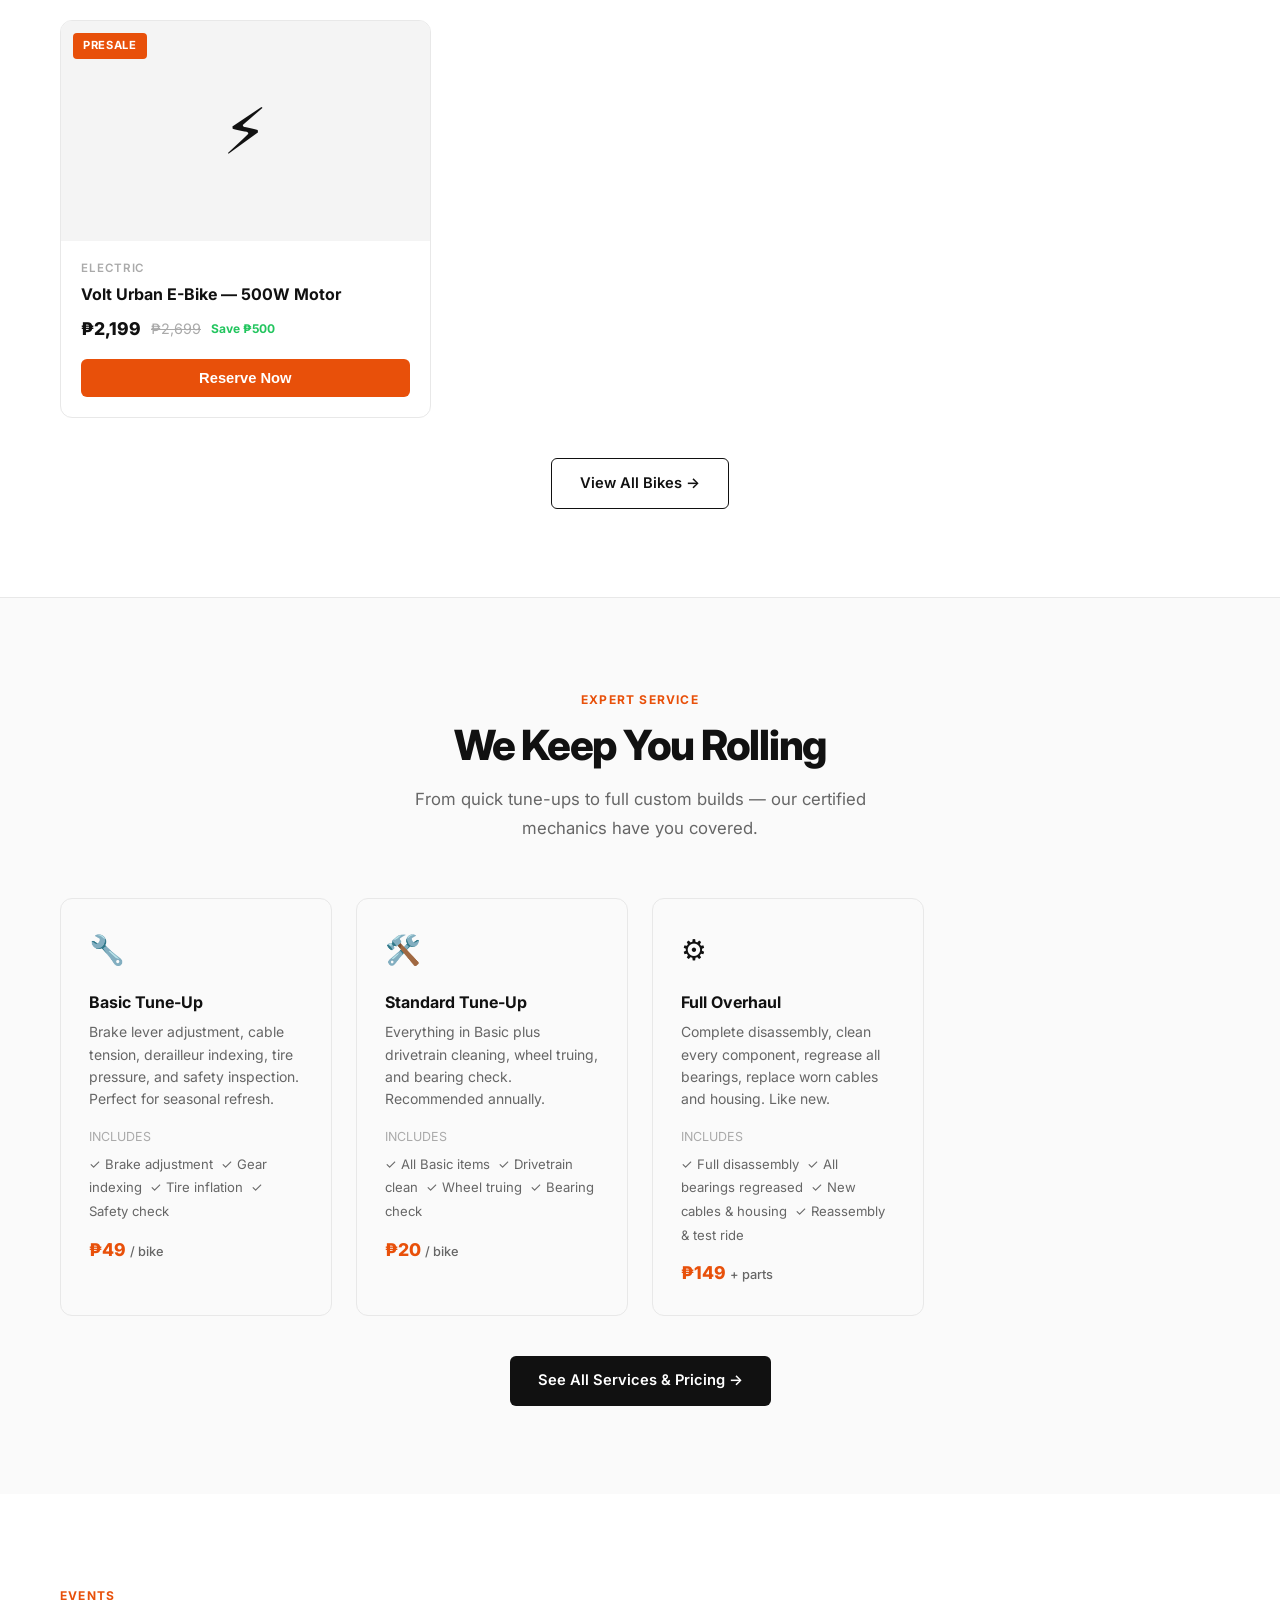
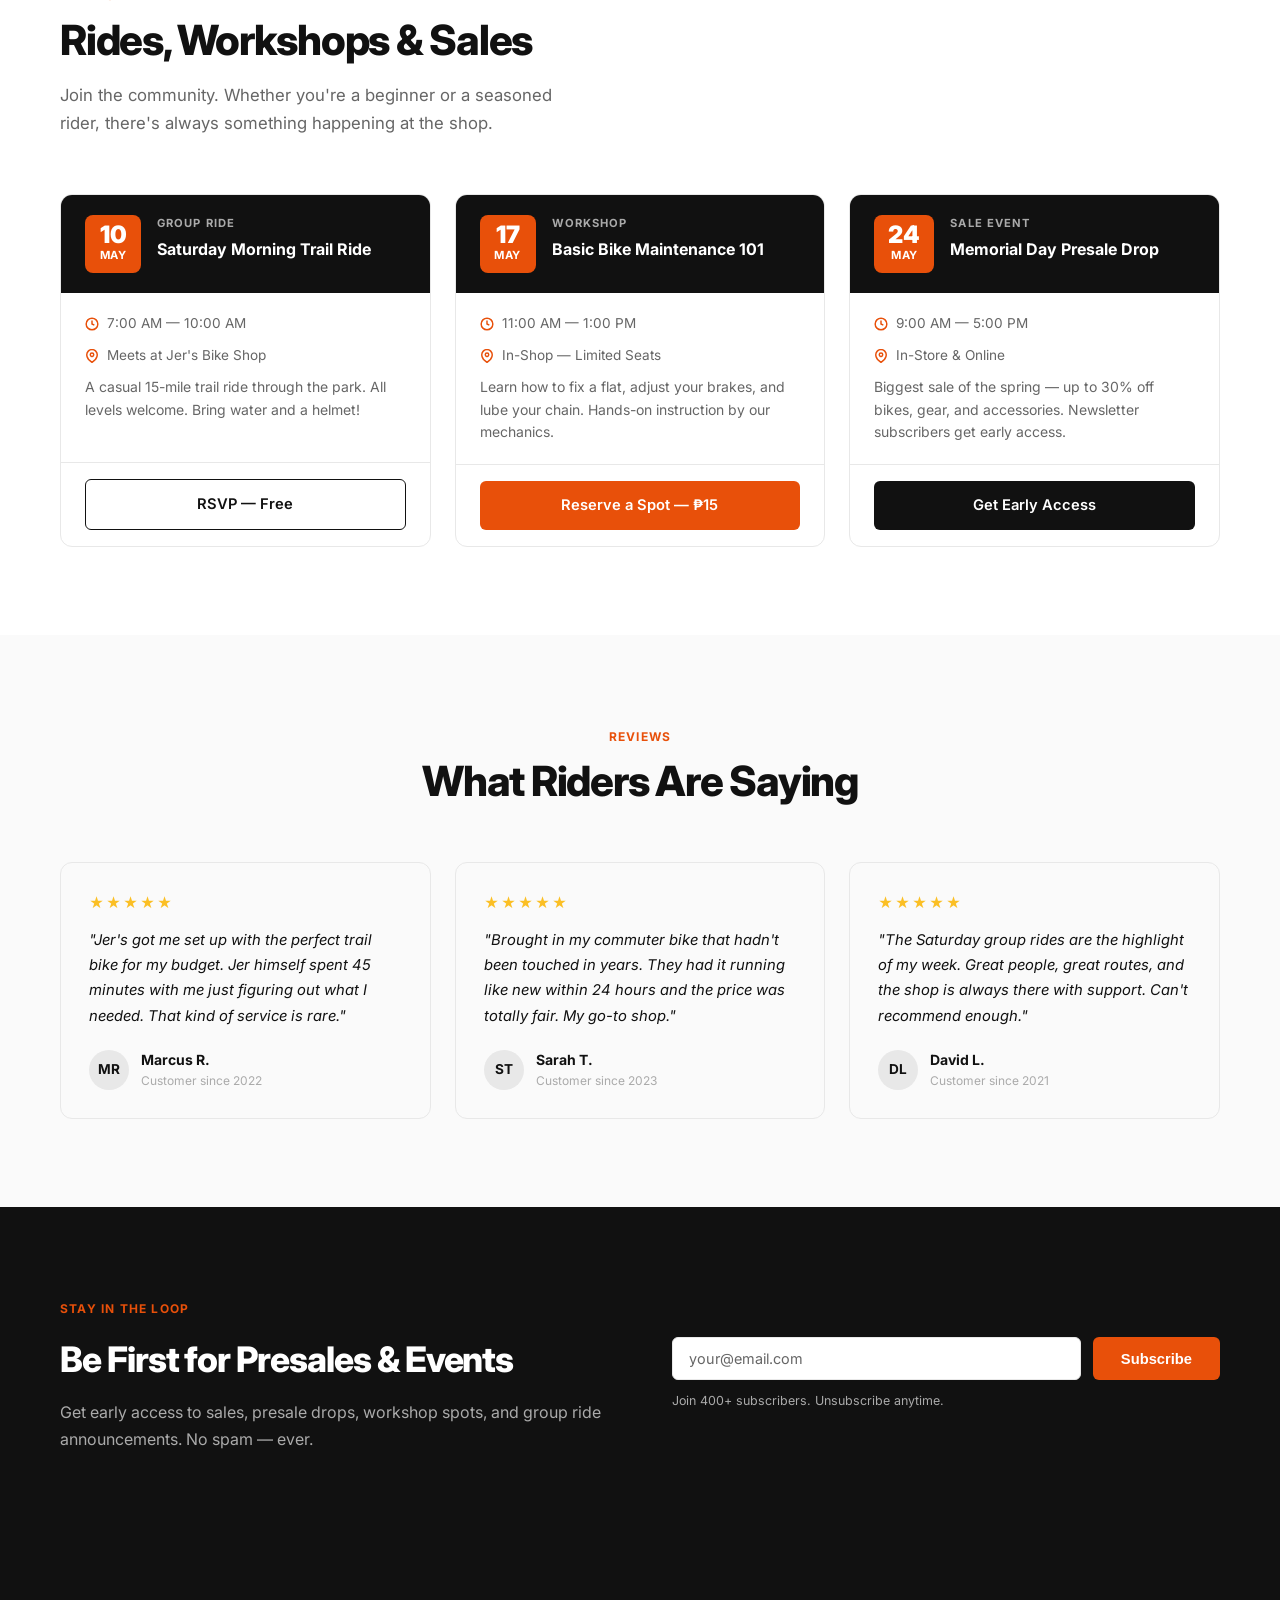
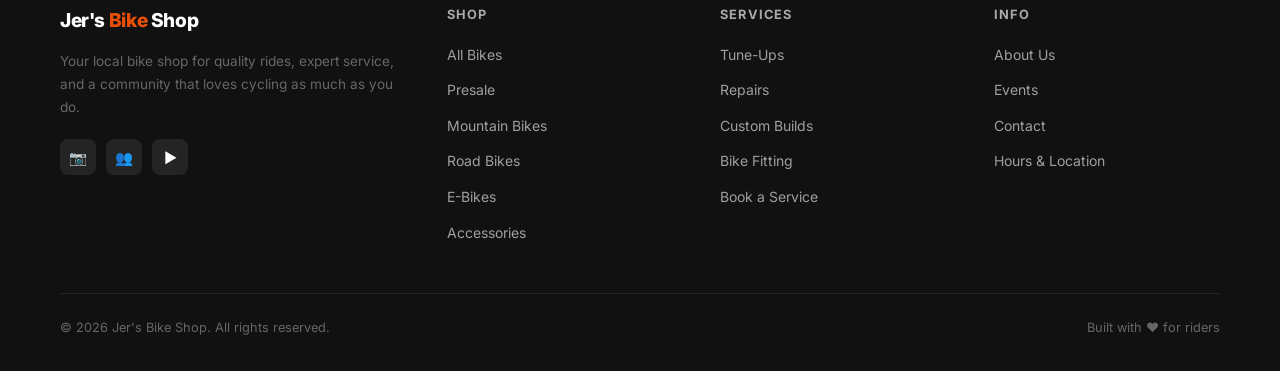
==== commit c22686db: "Add Shop dropdown nav with category filter links" ====
--- a/index.html
+++ b/index.html
@@ -25,7 +25,17 @@
       <li><a href="index.html" class="active">Home</a></li>
       <li><a href="about.html">About</a></li>
       <li><a href="services.html">Services</a></li>
-      <li><a href="shop.html">Shop</a></li>
+      <li class="nav-dropdown">
+          <a href="shop.html">Shop</a>
+          <ul class="dropdown-menu">
+            <li class="dropdown-header"><a href="shop.html">All Bikes</a></li>
+            <li><a href="shop.html?filter=mountain">Mountain Bikes</a></li>
+            <li><a href="shop.html?filter=road">Road Bikes</a></li>
+            <li><a href="shop.html?filter=city">City / Commuter</a></li>
+            <li><a href="shop.html?filter=electric">Electric / E-Bikes</a></li>
+            <li><a href="shop.html?filter=kids">Kids Bikes</a></li>
+          </ul>
+        </li>
       <li><a href="contact.html" class="nav-cta">Contact Us</a></li>
     </ul>
     <div class="hamburger" onclick="toggleMenu()">
--- a/style.css
+++ b/style.css
@@ -82,6 +82,45 @@
 }
 .nav-cta:hover { background: var(--accent) !important; color: var(--white) !important; }
 
+/* Nav Dropdown */
+.nav-dropdown { position: relative; }
+.nav-dropdown > a { display: flex; align-items: center; gap: 4px; }
+.nav-dropdown > a::after { content: '▾'; font-size: 0.65rem; opacity: 0.55; margin-top: 1px; }
+.dropdown-menu {
+  display: none;
+  position: absolute;
+  top: calc(100% + 10px);
+  left: 50%;
+  transform: translateX(-50%);
+  background: var(--white);
+  border: 1px solid var(--gray-200);
+  border-radius: var(--radius);
+  box-shadow: 0 8px 28px rgba(0,0,0,0.1);
+  min-width: 190px;
+  padding: 6px 0;
+  z-index: 200;
+  list-style: none;
+}
+.nav-dropdown:hover .dropdown-menu { display: block; }
+.dropdown-menu li a {
+  display: block;
+  padding: 9px 18px;
+  font-size: 0.875rem;
+  font-weight: 500;
+  color: var(--gray-600);
+  white-space: nowrap;
+  transition: color 0.15s, background 0.15s;
+}
+.dropdown-menu li a:hover { color: var(--accent); background: var(--gray-50); }
+.dropdown-menu li.dropdown-header a {
+  font-weight: 700;
+  color: var(--black);
+  border-bottom: 1px solid var(--gray-200);
+  padding-bottom: 10px;
+  margin-bottom: 2px;
+}
+.dropdown-menu li.dropdown-header a:hover { background: none; color: var(--accent); }
+
 .hamburger {
   display: none;
   flex-direction: column;
